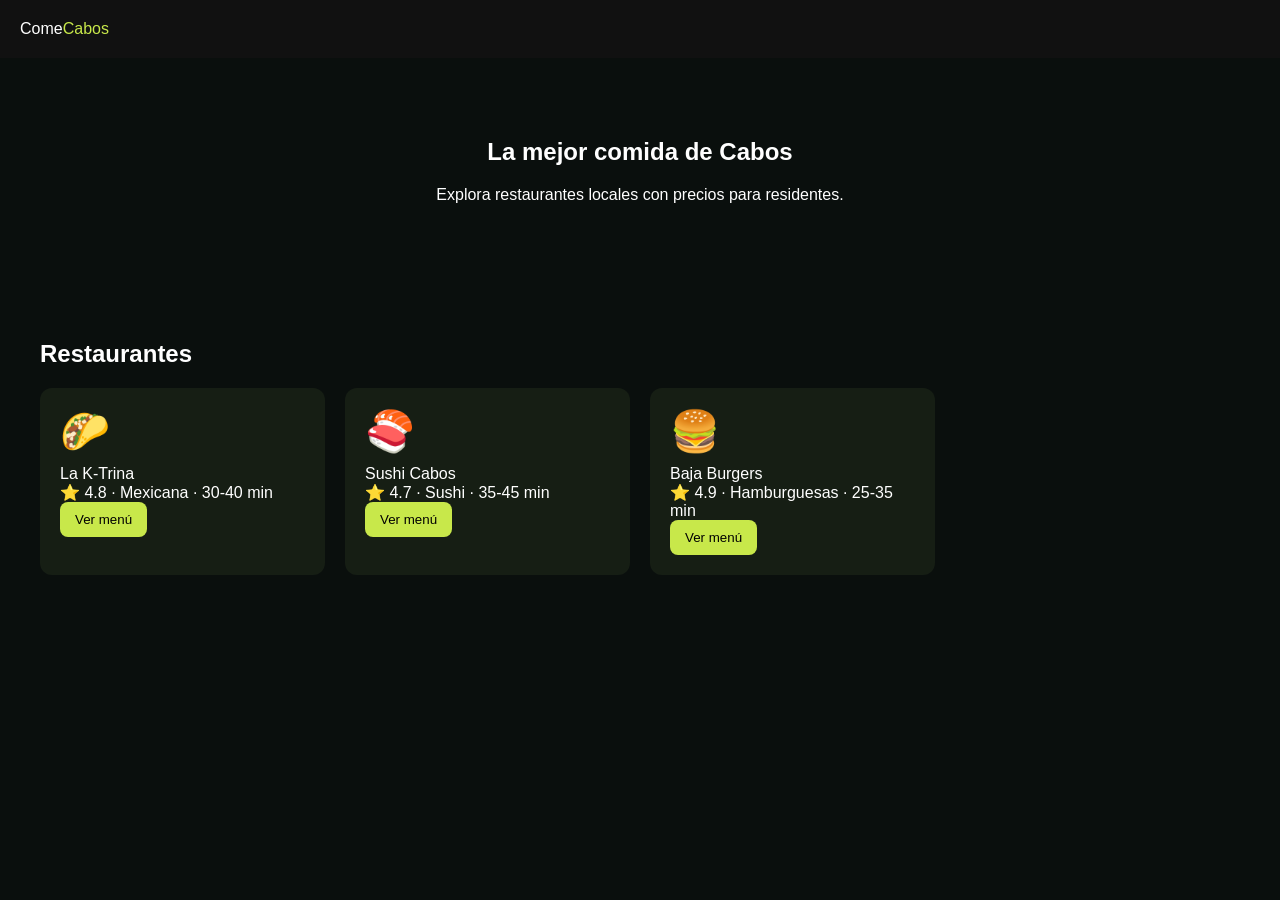
==== comecabos_project/public/index.html @ 579c9016 "estructura inicial comecabos" ====
<!DOCTYPE html>
<html lang="es">
<head>
<meta charset="UTF-8">
<meta name="viewport" content="width=device-width, initial-scale=1.0">
<title>ComeCabos</title>
<link rel="stylesheet" href="css/styles.css">
</head>

<body>

<nav class="navbar">
  <div class="logo">Come<span>Cabos</span></div>
</nav>

<section class="hero">
  <h1>La mejor comida de Cabos</h1>
  <p>Explora restaurantes locales con precios para residentes.</p>
</section>

<section class="restaurants">
<h2>Restaurantes</h2>

<div class="rest-grid">

<div class="rest-card">
<div class="card-thumb">🌮</div>
<div class="card-body">
<div class="card-name">La K‑Trina</div>
<div class="card-info">⭐ 4.8 · Mexicana · 30‑40 min</div>
<button class="view-btn">Ver menú</button>
</div>
</div>

<div class="rest-card">
<div class="card-thumb">🍣</div>
<div class="card-body">
<div class="card-name">Sushi Cabos</div>
<div class="card-info">⭐ 4.7 · Sushi · 35‑45 min</div>
<button class="view-btn">Ver menú</button>
</div>
</div>

<div class="rest-card">
<div class="card-thumb">🍔</div>
<div class="card-body">
<div class="card-name">Baja Burgers</div>
<div class="card-info">⭐ 4.9 · Hamburguesas · 25‑35 min</div>
<button class="view-btn">Ver menú</button>
</div>
</div>

</div>
</section>

<script src="js/app.js"></script>

</body>
</html>
---- comecabos_project/public/css/styles.css ----
body{
font-family: Arial, sans-serif;
background:#0a0f0d;
color:white;
margin:0;
}

.navbar{
display:flex;
justify-content:space-between;
padding:20px;
background:#111;
}

.logo span{
color:#c8e84a;
}

.hero{
padding:60px;
text-align:center;
}

.restaurants{
padding:40px;
}

.rest-grid{
display:grid;
grid-template-columns:repeat(auto-fill,minmax(250px,1fr));
gap:20px;
}

.rest-card{
background:#161e14;
border-radius:12px;
padding:20px;
transition:0.3s;
}

.rest-card:hover{
transform:translateY(-5px);
}

.card-thumb{
font-size:40px;
margin-bottom:10px;
}

.view-btn{
background:#c8e84a;
border:none;
padding:10px 15px;
cursor:pointer;
border-radius:8px;
}
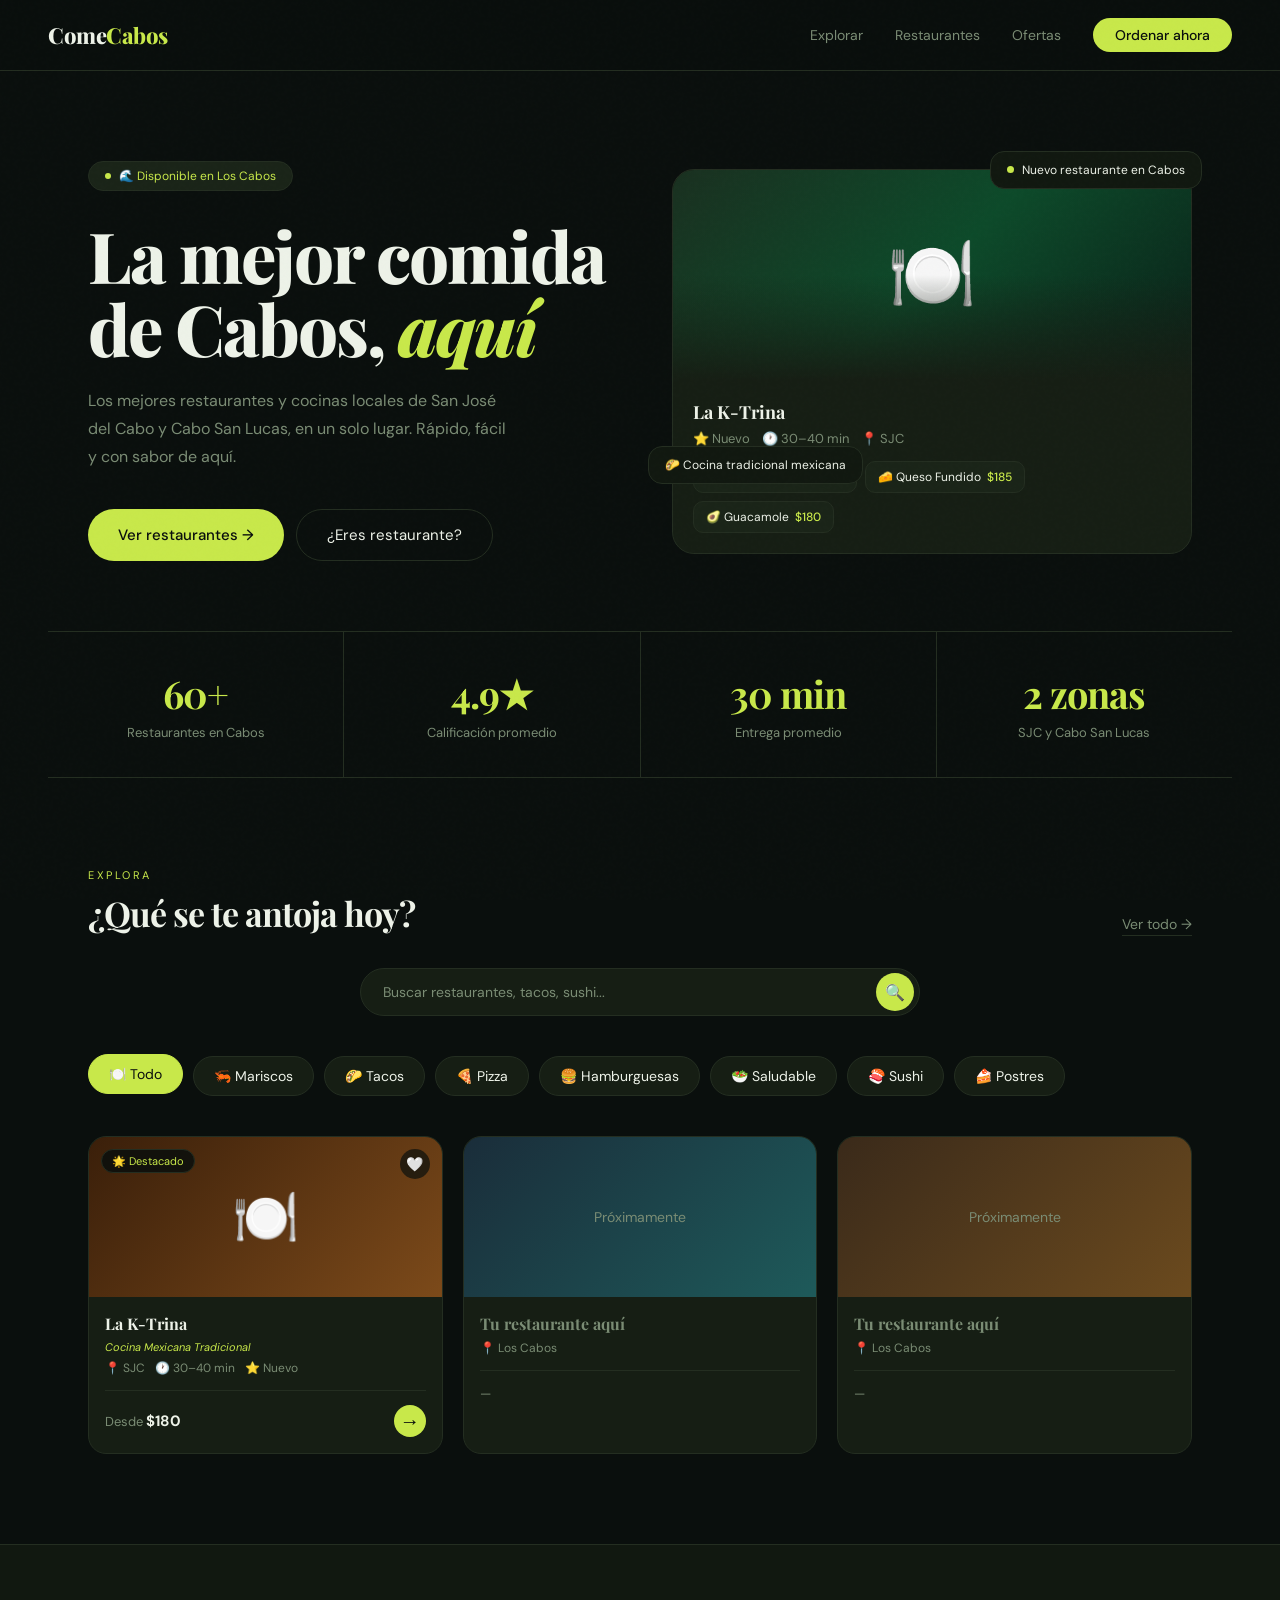
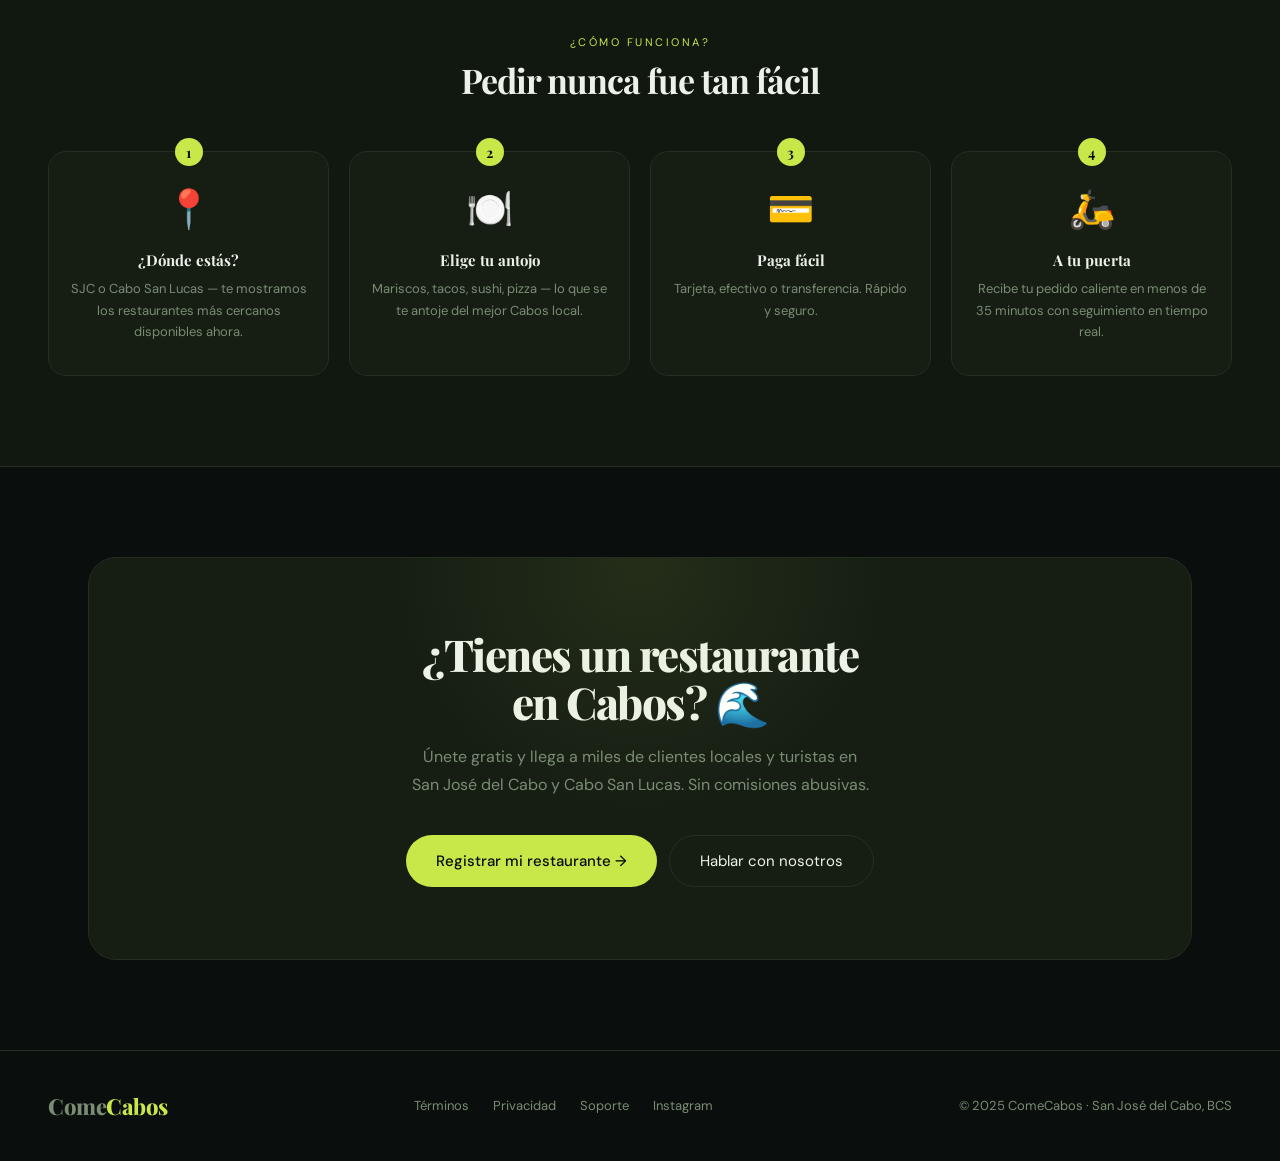
==== commit 02bb0180: "restructuracino de pagina" ====
--- a/comecabos_project/public/index.html
+++ b/comecabos_project/public/index.html
@@ -3,57 +3,756 @@
 <head>
 <meta charset="UTF-8">
 <meta name="viewport" content="width=device-width, initial-scale=1.0">
-<title>ComeCabos</title>
-<link rel="stylesheet" href="css/styles.css">
+<title>ComeCabos — Los mejores restaurantes de Los Cabos</title>
+<link href="https://fonts.googleapis.com/css2?family=Playfair+Display:wght@700;800&family=DM+Sans:wght@300;400;500&display=swap" rel="stylesheet">
+<style>
+  :root {
+    --bg: #0a0f0d;
+    --surface: #111810;
+    --card: #161e14;
+    --border: #242e21;
+    --accent: #c8e84a;
+    --accent2: #e8a832;
+    --text: #edf2e8;
+    --muted: #7a8c74;
+    --tag: #1a2418;
+  }
+
+  * { margin: 0; padding: 0; box-sizing: border-box; }
+
+  body {
+    background: var(--bg);
+    color: var(--text);
+    font-family: 'DM Sans', sans-serif;
+    font-size: 15px;
+    overflow-x: hidden;
+  }
+
+  body::before {
+    content: '';
+    position: fixed;
+    inset: 0;
+    background-image: url("data:image/svg+xml,%3Csvg viewBox='0 0 256 256' xmlns='http://www.w3.org/2000/svg'%3E%3Cfilter id='noise'%3E%3CfeTurbulence type='fractalNoise' baseFrequency='0.9' numOctaves='4' stitchTiles='stitch'/%3E%3C/filter%3E%3Crect width='100%25' height='100%25' filter='url(%23noise)' opacity='0.04'/%3E%3C/svg%3E");
+    pointer-events: none;
+    z-index: 999;
+    opacity: 0.3;
+  }
+
+  /* NAV */
+  nav {
+    display: flex;
+    align-items: center;
+    justify-content: space-between;
+    padding: 20px 48px;
+    border-bottom: 1px solid var(--border);
+    position: sticky;
+    top: 0;
+    background: rgba(10,15,13,0.94);
+    backdrop-filter: blur(14px);
+    z-index: 100;
+  }
+
+  .logo {
+    font-family: 'Playfair Display', serif;
+    font-weight: 800;
+    font-size: 22px;
+    letter-spacing: -0.5px;
+  }
+
+  .logo span { color: var(--accent); }
+
+  nav ul { list-style: none; display: flex; gap: 32px; }
+  nav ul a { color: var(--muted); text-decoration: none; font-size: 14px; transition: color 0.2s; }
+  nav ul a:hover { color: var(--text); }
+
+  .nav-cta {
+    background: var(--accent);
+    color: #0a0f0d !important;
+    padding: 8px 22px;
+    border-radius: 100px;
+    font-weight: 500;
+    font-size: 14px !important;
+  }
+
+  /* HERO */
+  .hero {
+    max-width: 1200px;
+    margin: 0 auto;
+    padding: 90px 48px 70px;
+    display: grid;
+    grid-template-columns: 1fr 1fr;
+    gap: 64px;
+    align-items: center;
+  }
+
+  .hero-eyebrow {
+    display: inline-flex;
+    align-items: center;
+    gap: 8px;
+    background: var(--tag);
+    border: 1px solid var(--border);
+    padding: 6px 16px;
+    border-radius: 100px;
+    font-size: 12px;
+    color: var(--accent);
+    margin-bottom: 28px;
+    animation: fadeUp 0.6s ease both;
+  }
+
+  .hero-eyebrow::before {
+    content: '';
+    width: 6px; height: 6px;
+    background: var(--accent);
+    border-radius: 50%;
+    animation: pulse 1.5s infinite;
+  }
+
+  @keyframes pulse { 0%,100%{opacity:1;transform:scale(1)} 50%{opacity:0.4;transform:scale(1.3)} }
+
+  h1 {
+    font-family: 'Playfair Display', serif;
+    font-size: clamp(44px, 5.5vw, 72px);
+    font-weight: 800;
+    line-height: 1.04;
+    letter-spacing: -2px;
+    margin-bottom: 22px;
+    animation: fadeUp 0.6s 0.1s ease both;
+  }
+
+  h1 em {
+    font-style: italic;
+    color: var(--accent);
+  }
+
+  .hero-desc {
+    color: var(--muted);
+    line-height: 1.75;
+    max-width: 430px;
+    margin-bottom: 38px;
+    animation: fadeUp 0.6s 0.2s ease both;
+    font-size: 16px;
+  }
+
+  .hero-actions {
+    display: flex;
+    gap: 12px;
+    flex-wrap: wrap;
+    animation: fadeUp 0.6s 0.3s ease both;
+  }
+
+  .btn-primary {
+    background: var(--accent);
+    color: #0a0f0d;
+    border: none;
+    padding: 15px 30px;
+    border-radius: 100px;
+    font-family: 'DM Sans', sans-serif;
+    font-weight: 500;
+    font-size: 15px;
+    cursor: pointer;
+    transition: transform 0.2s, box-shadow 0.2s;
+  }
+
+  .btn-primary:hover {
+    transform: translateY(-2px);
+    box-shadow: 0 10px 28px rgba(200,232,74,0.25);
+  }
+
+  .btn-ghost {
+    background: transparent;
+    color: var(--text);
+    border: 1px solid var(--border);
+    padding: 15px 30px;
+    border-radius: 100px;
+    font-family: 'DM Sans', sans-serif;
+    font-size: 15px;
+    cursor: pointer;
+    transition: border-color 0.2s, transform 0.2s;
+  }
+
+  .btn-ghost:hover { border-color: var(--muted); transform: translateY(-2px); }
+
+  /* HERO CARD */
+  .hero-visual { animation: fadeUp 0.6s 0.2s ease both; position: relative; }
+
+  .float-badge {
+    position: absolute;
+    background: var(--surface);
+    border: 1px solid var(--border);
+    border-radius: 14px;
+    padding: 10px 16px;
+    font-size: 12px;
+    display: flex;
+    align-items: center;
+    gap: 8px;
+    white-space: nowrap;
+    animation: float 3s ease-in-out infinite;
+    z-index: 2;
+  }
+
+  @keyframes float { 0%,100%{transform:translateY(0)} 50%{transform:translateY(-7px)} }
+
+  .float-badge.b1 { top: -18px; right: -10px; animation-delay: 0s; }
+  .float-badge.b2 { bottom: 70px; left: -24px; animation-delay: 1.2s; }
+  .float-dot { width: 7px; height: 7px; border-radius: 50%; background: var(--accent); flex-shrink: 0; }
+
+  .hero-card {
+    background: var(--card);
+    border: 1px solid var(--border);
+    border-radius: 22px;
+    overflow: hidden;
+  }
+
+  .hero-img {
+    width: 100%;
+    height: 210px;
+    background: linear-gradient(135deg, #1a3020 0%, #0d4a2a 50%, #0a2018 100%);
+    display: flex;
+    align-items: center;
+    justify-content: center;
+    font-size: 72px;
+    position: relative;
+  }
+
+  .hero-img::after {
+    content: '';
+    position: absolute;
+    inset: 0;
+    background: linear-gradient(to bottom, transparent 50%, var(--card) 100%);
+  }
+
+  .hero-card-body { padding: 20px; }
+
+  .rest-name {
+    font-family: 'Playfair Display', serif;
+    font-weight: 700;
+    font-size: 18px;
+    margin-bottom: 6px;
+  }
+
+  .rest-meta { display: flex; gap: 12px; font-size: 13px; color: var(--muted); margin-bottom: 14px; }
+
+  .mini-items { display: flex; gap: 8px; flex-wrap: wrap; }
+
+  .mini-item {
+    background: var(--tag);
+    border: 1px solid var(--border);
+    border-radius: 10px;
+    padding: 7px 12px;
+    font-size: 12px;
+    display: flex;
+    align-items: center;
+    gap: 6px;
+  }
+
+  .mini-item .price { color: var(--accent); font-weight: 500; }
+
+  /* STATS */
+  .stats {
+    display: flex;
+    border-top: 1px solid var(--border);
+    border-bottom: 1px solid var(--border);
+    margin: 0 48px;
+    animation: fadeUp 0.6s 0.4s ease both;
+  }
+
+  .stat { flex: 1; padding: 36px; border-right: 1px solid var(--border); text-align: center; }
+  .stat:last-child { border-right: none; }
+
+  .stat-num {
+    font-family: 'Playfair Display', serif;
+    font-size: 38px;
+    font-weight: 700;
+    color: var(--accent);
+    letter-spacing: -1px;
+  }
+
+  .stat-label { font-size: 13px; color: var(--muted); margin-top: 5px; }
+
+  /* SECTIONS */
+  .section { max-width: 1200px; margin: 90px auto; padding: 0 48px; }
+
+  .section-header { display: flex; align-items: flex-end; justify-content: space-between; margin-bottom: 32px; }
+
+  .section-label { font-size: 11px; color: var(--accent); letter-spacing: 2.5px; text-transform: uppercase; margin-bottom: 8px; }
+
+  .section-title {
+    font-family: 'Playfair Display', serif;
+    font-size: 34px;
+    font-weight: 700;
+    letter-spacing: -1px;
+  }
+
+  .see-all { color: var(--muted); text-decoration: none; font-size: 14px; border-bottom: 1px solid var(--border); padding-bottom: 2px; }
+  .see-all:hover { color: var(--text); }
+
+  /* SEARCH */
+  .search-wrap { max-width: 560px; margin: 0 auto 40px; position: relative; animation: fadeUp 0.6s 0.35s ease both; }
+
+  .search-input {
+    width: 100%;
+    background: var(--card);
+    border: 1px solid var(--border);
+    border-radius: 100px;
+    padding: 14px 56px 14px 22px;
+    color: var(--text);
+    font-family: 'DM Sans', sans-serif;
+    font-size: 14px;
+    outline: none;
+    transition: border-color 0.2s;
+  }
+
+  .search-input:focus { border-color: var(--accent); }
+  .search-input::placeholder { color: var(--muted); }
+
+  .search-btn {
+    position: absolute;
+    right: 6px; top: 50%;
+    transform: translateY(-50%);
+    background: var(--accent);
+    color: #0a0f0d;
+    border: none;
+    width: 38px; height: 38px;
+    border-radius: 50%;
+    font-size: 16px;
+    cursor: pointer;
+    display: flex;
+    align-items: center;
+    justify-content: center;
+  }
+
+  /* CATS */
+  .cats { display: flex; gap: 10px; flex-wrap: wrap; margin-bottom: 40px; }
+
+  .cat-pill {
+    background: var(--card);
+    border: 1px solid var(--border);
+    padding: 10px 20px;
+    border-radius: 100px;
+    font-size: 14px;
+    cursor: pointer;
+    transition: all 0.2s;
+    display: flex;
+    align-items: center;
+    gap: 8px;
+  }
+
+  .cat-pill:hover, .cat-pill.active {
+    background: var(--accent);
+    color: #0a0f0d;
+    border-color: var(--accent);
+    transform: translateY(-2px);
+  }
+
+  /* GRID */
+  .rest-grid { display: grid; grid-template-columns: repeat(auto-fill, minmax(280px, 1fr)); gap: 20px; }
+
+  .rest-card {
+    background: var(--card);
+    border: 1px solid var(--border);
+    border-radius: 18px;
+    overflow: hidden;
+    cursor: pointer;
+    transition: transform 0.25s, box-shadow 0.25s;
+    animation: fadeUp 0.5s ease both;
+  }
+
+  .rest-card:hover { transform: translateY(-6px); box-shadow: 0 22px 44px rgba(0,0,0,0.5); }
+
+  .card-thumb {
+    width: 100%;
+    height: 160px;
+    display: flex;
+    align-items: center;
+    justify-content: center;
+    font-size: 54px;
+    position: relative;
+    transition: filter 0.3s;
+  }
+
+  .rest-card:hover .card-thumb { filter: brightness(1.15); }
+
+  .card-tag {
+    position: absolute;
+    top: 12px; left: 12px;
+    background: rgba(10,15,13,0.85);
+    border: 1px solid var(--border);
+    padding: 4px 10px;
+    border-radius: 100px;
+    font-size: 11px;
+    color: var(--accent);
+    backdrop-filter: blur(8px);
+  }
+
+  .card-fav {
+    position: absolute;
+    top: 12px; right: 12px;
+    width: 30px; height: 30px;
+    background: rgba(10,15,13,0.7);
+    border-radius: 50%;
+    display: flex;
+    align-items: center;
+    justify-content: center;
+    font-size: 14px;
+    cursor: pointer;
+    transition: transform 0.2s;
+  }
+
+  .card-fav:hover { transform: scale(1.2); }
+
+  .card-body { padding: 16px; }
+
+  .card-name {
+    font-family: 'Playfair Display', serif;
+    font-weight: 700;
+    font-size: 16px;
+    margin-bottom: 6px;
+  }
+
+  .card-info { display: flex; gap: 10px; font-size: 12px; color: var(--muted); margin-bottom: 14px; flex-wrap: wrap; }
+
+  .card-footer { display: flex; align-items: center; justify-content: space-between; padding-top: 14px; border-top: 1px solid var(--border); }
+
+  .card-price { font-size: 13px; color: var(--muted); }
+  .card-price strong { color: var(--text); font-size: 15px; }
+
+  .add-btn {
+    background: var(--accent);
+    color: #0a0f0d;
+    border: none;
+    width: 32px; height: 32px;
+    border-radius: 50%;
+    font-size: 20px;
+    cursor: pointer;
+    display: flex;
+    align-items: center;
+    justify-content: center;
+    transition: transform 0.2s, box-shadow 0.2s;
+    line-height: 1;
+  }
+
+  .add-btn:hover { transform: scale(1.12); box-shadow: 0 4px 16px rgba(200,232,74,0.35); }
+
+  /* HOW */
+  .how {
+    background: var(--surface);
+    border-top: 1px solid var(--border);
+    border-bottom: 1px solid var(--border);
+    padding: 90px 48px;
+  }
+
+  .how-inner { max-width: 1200px; margin: 0 auto; }
+
+  .steps { display: grid; grid-template-columns: repeat(4, 1fr); gap: 20px; margin-top: 48px; }
+
+  .step {
+    text-align: center;
+    padding: 32px 20px;
+    border: 1px solid var(--border);
+    border-radius: 18px;
+    background: var(--card);
+    position: relative;
+    transition: transform 0.2s;
+  }
+
+  .step:hover { transform: translateY(-4px); }
+
+  .step-num {
+    position: absolute;
+    top: -14px; left: 50%;
+    transform: translateX(-50%);
+    background: var(--accent);
+    color: #0a0f0d;
+    width: 28px; height: 28px;
+    border-radius: 50%;
+    display: flex;
+    align-items: center;
+    justify-content: center;
+    font-family: 'Playfair Display', serif;
+    font-weight: 700;
+    font-size: 14px;
+  }
+
+  .step-icon { font-size: 38px; margin-bottom: 16px; }
+  .step-title { font-family: 'Playfair Display', serif; font-weight: 700; font-size: 15px; margin-bottom: 8px; }
+  .step-desc { font-size: 13px; color: var(--muted); line-height: 1.65; }
+
+  /* CTA */
+  .cta-section { max-width: 1200px; margin: 90px auto; padding: 0 48px; }
+
+  .cta-box {
+    background: var(--card);
+    border: 1px solid var(--border);
+    border-radius: 28px;
+    padding: 72px;
+    text-align: center;
+    position: relative;
+    overflow: hidden;
+  }
+
+  .cta-box::before {
+    content: '';
+    position: absolute;
+    top: -60%; left: 50%;
+    transform: translateX(-50%);
+    width: 500px; height: 500px;
+    background: radial-gradient(circle, rgba(200,232,74,0.08) 0%, transparent 70%);
+    pointer-events: none;
+  }
+
+  .cta-title {
+    font-family: 'Playfair Display', serif;
+    font-size: 44px;
+    font-weight: 800;
+    letter-spacing: -1.5px;
+    margin-bottom: 16px;
+    line-height: 1.1;
+  }
+
+  .cta-desc { color: var(--muted); margin-bottom: 36px; max-width: 460px; margin-left: auto; margin-right: auto; line-height: 1.75; font-size: 16px; }
+
+  .cta-btns { display: flex; gap: 12px; justify-content: center; flex-wrap: wrap; }
+
+  /* FOOTER */
+  footer {
+    border-top: 1px solid var(--border);
+    padding: 40px 48px;
+    display: flex;
+    align-items: center;
+    justify-content: space-between;
+    color: var(--muted);
+    font-size: 13px;
+    flex-wrap: wrap;
+    gap: 16px;
+  }
+
+  .footer-links { display: flex; gap: 24px; }
+  .footer-links a { color: var(--muted); text-decoration: none; transition: color 0.2s; }
+  .footer-links a:hover { color: var(--text); }
+
+  /* GRADIENTS */
+  .g1 { background: linear-gradient(135deg, #1a3a1a, #2d6b2a); }
+  .g2 { background: linear-gradient(135deg, #1a2d3a, #1e5a5a); }
+  .g3 { background: linear-gradient(135deg, #3a2a1a, #6b4a1e); }
+  .g4 { background: linear-gradient(135deg, #3a1a1a, #6b2a1e); }
+  .g5 { background: linear-gradient(135deg, #1a3a2d, #1e6b4a); }
+  .g6 { background: linear-gradient(135deg, #2a1a3a, #4a1e6b); }
+
+  @keyframes fadeUp { from{opacity:0;transform:translateY(20px)} to{opacity:1;transform:translateY(0)} }
+
+  @media (max-width: 768px) {
+    .hero { grid-template-columns: 1fr; gap: 40px; padding: 48px 20px; }
+    .hero-visual { display: none; }
+    nav { padding: 16px 20px; }
+    nav ul { display: none; }
+    .stats { margin: 0 20px; }
+    .stat { padding: 22px 12px; }
+    .stat-num { font-size: 30px; }
+    .section { padding: 0 20px; margin: 60px auto; }
+    .steps { grid-template-columns: 1fr 1fr; }
+    .how { padding: 60px 20px; }
+    .cta-box { padding: 40px 24px; }
+    .cta-title { font-size: 32px; }
+    footer { flex-direction: column; text-align: center; padding: 32px 20px; }
+  }
+</style>
 </head>
-
 <body>
 
-<nav class="navbar">
+<nav>
   <div class="logo">Come<span>Cabos</span></div>
+  <ul>
+    <li><a href="#">Explorar</a></li>
+    <li><a href="#">Restaurantes</a></li>
+    <li><a href="#">Ofertas</a></li>
+    <li><a href="#" class="nav-cta">Ordenar ahora</a></li>
+  </ul>
 </nav>
 
-<section class="hero">
-  <h1>La mejor comida de Cabos</h1>
-  <p>Explora restaurantes locales con precios para residentes.</p>
-</section>
-
-<section class="restaurants">
-<h2>Restaurantes</h2>
-
-<div class="rest-grid">
-
-<div class="rest-card">
-<div class="card-thumb">🌮</div>
-<div class="card-body">
-<div class="card-name">La K‑Trina</div>
-<div class="card-info">⭐ 4.8 · Mexicana · 30‑40 min</div>
-<button class="view-btn">Ver menú</button>
+<div class="hero">
+  <div>
+    <div class="hero-eyebrow">🌊 Disponible en Los Cabos</div>
+    <h1>La mejor comida<br>de Cabos, <em>aquí</em></h1>
+    <p class="hero-desc">Los mejores restaurantes y cocinas locales de San José del Cabo y Cabo San Lucas, en un solo lugar. Rápido, fácil y con sabor de aquí.</p>
+    <div class="hero-actions">
+      <button class="btn-primary">Ver restaurantes →</button>
+      <button class="btn-ghost">¿Eres restaurante?</button>
+    </div>
+  </div>
+  <div class="hero-visual">
+    <div class="float-badge b1">
+      <div class="float-dot"></div>
+      <span>Nuevo restaurante en Cabos</span>
+    </div>
+    <div class="float-badge b2">
+      🌮 Cocina tradicional mexicana
+    </div>
+    <div class="hero-card">
+      <div class="hero-img">🍽️</div>
+      <div class="hero-card-body">
+        <div class="rest-name">La K-Trina</div>
+        <div class="rest-meta">
+          <span>⭐ Nuevo</span>
+          <span>🕐 30–40 min</span>
+          <span>📍 SJC</span>
+        </div>
+        <div class="mini-items">
+          <div class="mini-item">🥣 Sopa de Tortilla <span class="price">$185</span></div>
+          <div class="mini-item">🧀 Queso Fundido <span class="price">$185</span></div>
+          <div class="mini-item">🥑 Guacamole <span class="price">$180</span></div>
+        </div>
+      </div>
+    </div>
+  </div>
 </div>
+
+<div class="stats">
+  <div class="stat">
+    <div class="stat-num">60+</div>
+    <div class="stat-label">Restaurantes en Cabos</div>
+  </div>
+  <div class="stat">
+    <div class="stat-num">4.9★</div>
+    <div class="stat-label">Calificación promedio</div>
+  </div>
+  <div class="stat">
+    <div class="stat-num">30 min</div>
+    <div class="stat-label">Entrega promedio</div>
+  </div>
+  <div class="stat">
+    <div class="stat-num">2 zonas</div>
+    <div class="stat-label">SJC y Cabo San Lucas</div>
+  </div>
 </div>
 
-<div class="rest-card">
-<div class="card-thumb">🍣</div>
-<div class="card-body">
-<div class="card-name">Sushi Cabos</div>
-<div class="card-info">⭐ 4.7 · Sushi · 35‑45 min</div>
-<button class="view-btn">Ver menú</button>
+<div class="section" style="margin-top:90px;">
+  <div class="section-header">
+    <div>
+      <div class="section-label">Explora</div>
+      <div class="section-title">¿Qué se te antoja hoy?</div>
+    </div>
+    <a href="#" class="see-all">Ver todo →</a>
+  </div>
+
+  <div class="search-wrap">
+    <input class="search-input" placeholder="Buscar restaurantes, tacos, sushi..."/>
+    <button class="search-btn">🔍</button>
+  </div>
+
+  <div class="cats">
+    <div class="cat-pill active">🍽️ Todo</div>
+    <div class="cat-pill">🦐 Mariscos</div>
+    <div class="cat-pill">🌮 Tacos</div>
+    <div class="cat-pill">🍕 Pizza</div>
+    <div class="cat-pill">🍔 Hamburguesas</div>
+    <div class="cat-pill">🥗 Saludable</div>
+    <div class="cat-pill">🍣 Sushi</div>
+    <div class="cat-pill">🍰 Postres</div>
+  </div>
+
+  <div class="rest-grid">
+
+    <div class="rest-card" style="animation-delay:0.05s;" onclick="window.location.href='ktrina.html'">
+      <div class="card-thumb" style="background:linear-gradient(135deg,#3a1f0a,#7c4a1a);">🍽️
+        <span class="card-tag">🌟 Destacado</span>
+        <span class="card-fav" onclick="event.stopPropagation();this.textContent=this.textContent==='🤍'?'❤️':'🤍'">🤍</span>
+      </div>
+      <div class="card-body">
+        <div class="card-name">La K-Trina</div>
+        <div style="font-size:11px;color:var(--accent);font-style:italic;margin-bottom:6px;">Cocina Mexicana Tradicional</div>
+        <div class="card-info"><span>📍 SJC</span><span>🕐 30–40 min</span><span>⭐ Nuevo</span></div>
+        <div class="card-footer">
+          <div class="card-price">Desde <strong>$180</strong></div>
+          <button class="add-btn" onclick="event.stopPropagation();window.location.href='ktrina.html'">→</button>
+        </div>
+      </div>
+    </div>
+
+    <div class="rest-card" style="animation-delay:0.1s;opacity:0.45;pointer-events:none;">
+      <div class="card-thumb g2" style="display:flex;align-items:center;justify-content:center;font-size:14px;color:var(--muted);">Próximamente</div>
+      <div class="card-body">
+        <div class="card-name" style="color:var(--muted);">Tu restaurante aquí</div>
+        <div class="card-info"><span>📍 Los Cabos</span></div>
+        <div class="card-footer"><div class="card-price" style="color:var(--muted);">—</div></div>
+      </div>
+    </div>
+
+    <div class="rest-card" style="animation-delay:0.15s;opacity:0.45;pointer-events:none;">
+      <div class="card-thumb g3" style="display:flex;align-items:center;justify-content:center;font-size:14px;color:var(--muted);">Próximamente</div>
+      <div class="card-body">
+        <div class="card-name" style="color:var(--muted);">Tu restaurante aquí</div>
+        <div class="card-info"><span>📍 Los Cabos</span></div>
+        <div class="card-footer"><div class="card-price" style="color:var(--muted);">—</div></div>
+      </div>
+    </div>
+
+  </div>
 </div>
+
+<div class="how">
+  <div class="how-inner">
+    <div style="text-align:center;margin-bottom:8px;">
+      <div class="section-label" style="display:block;">¿Cómo funciona?</div>
+    </div>
+    <div class="section-title" style="text-align:center;font-family:'Playfair Display',serif;font-size:34px;font-weight:700;letter-spacing:-1px;">Pedir nunca fue tan fácil</div>
+    <div class="steps">
+      <div class="step">
+        <div class="step-num">1</div>
+        <div class="step-icon">📍</div>
+        <div class="step-title">¿Dónde estás?</div>
+        <div class="step-desc">SJC o Cabo San Lucas — te mostramos los restaurantes más cercanos disponibles ahora.</div>
+      </div>
+      <div class="step">
+        <div class="step-num">2</div>
+        <div class="step-icon">🍽️</div>
+        <div class="step-title">Elige tu antojo</div>
+        <div class="step-desc">Mariscos, tacos, sushi, pizza — lo que se te antoje del mejor Cabos local.</div>
+      </div>
+      <div class="step">
+        <div class="step-num">3</div>
+        <div class="step-icon">💳</div>
+        <div class="step-title">Paga fácil</div>
+        <div class="step-desc">Tarjeta, efectivo o transferencia. Rápido y seguro.</div>
+      </div>
+      <div class="step">
+        <div class="step-num">4</div>
+        <div class="step-icon">🛵</div>
+        <div class="step-title">A tu puerta</div>
+        <div class="step-desc">Recibe tu pedido caliente en menos de 35 minutos con seguimiento en tiempo real.</div>
+      </div>
+    </div>
+  </div>
 </div>
 
-<div class="rest-card">
-<div class="card-thumb">🍔</div>
-<div class="card-body">
-<div class="card-name">Baja Burgers</div>
-<div class="card-info">⭐ 4.9 · Hamburguesas · 25‑35 min</div>
-<button class="view-btn">Ver menú</button>
+<div class="cta-section">
+  <div class="cta-box">
+    <div class="cta-title">¿Tienes un restaurante<br>en Cabos? 🌊</div>
+    <p class="cta-desc">Únete gratis y llega a miles de clientes locales y turistas en San José del Cabo y Cabo San Lucas. Sin comisiones abusivas.</p>
+    <div class="cta-btns">
+      <button class="btn-primary">Registrar mi restaurante →</button>
+      <button class="btn-ghost">Hablar con nosotros</button>
+    </div>
+  </div>
 </div>
-</div>
-
-</div>
-</section>
-
-<script src="js/app.js"></script>
-
+
+<footer>
+  <div class="logo">Come<span style="color:var(--accent)">Cabos</span></div>
+  <div class="footer-links">
+    <a href="#">Términos</a>
+    <a href="#">Privacidad</a>
+    <a href="#">Soporte</a>
+    <a href="#">Instagram</a>
+  </div>
+  <span>© 2025 ComeCabos · San José del Cabo, BCS</span>
+</footer>
+
+<script>
+  document.querySelectorAll('.cat-pill').forEach(pill => {
+    pill.addEventListener('click', () => {
+      document.querySelectorAll('.cat-pill').forEach(p => p.classList.remove('active'));
+      pill.classList.add('active');
+    });
+  });
+</script>
 </body>
 </html>
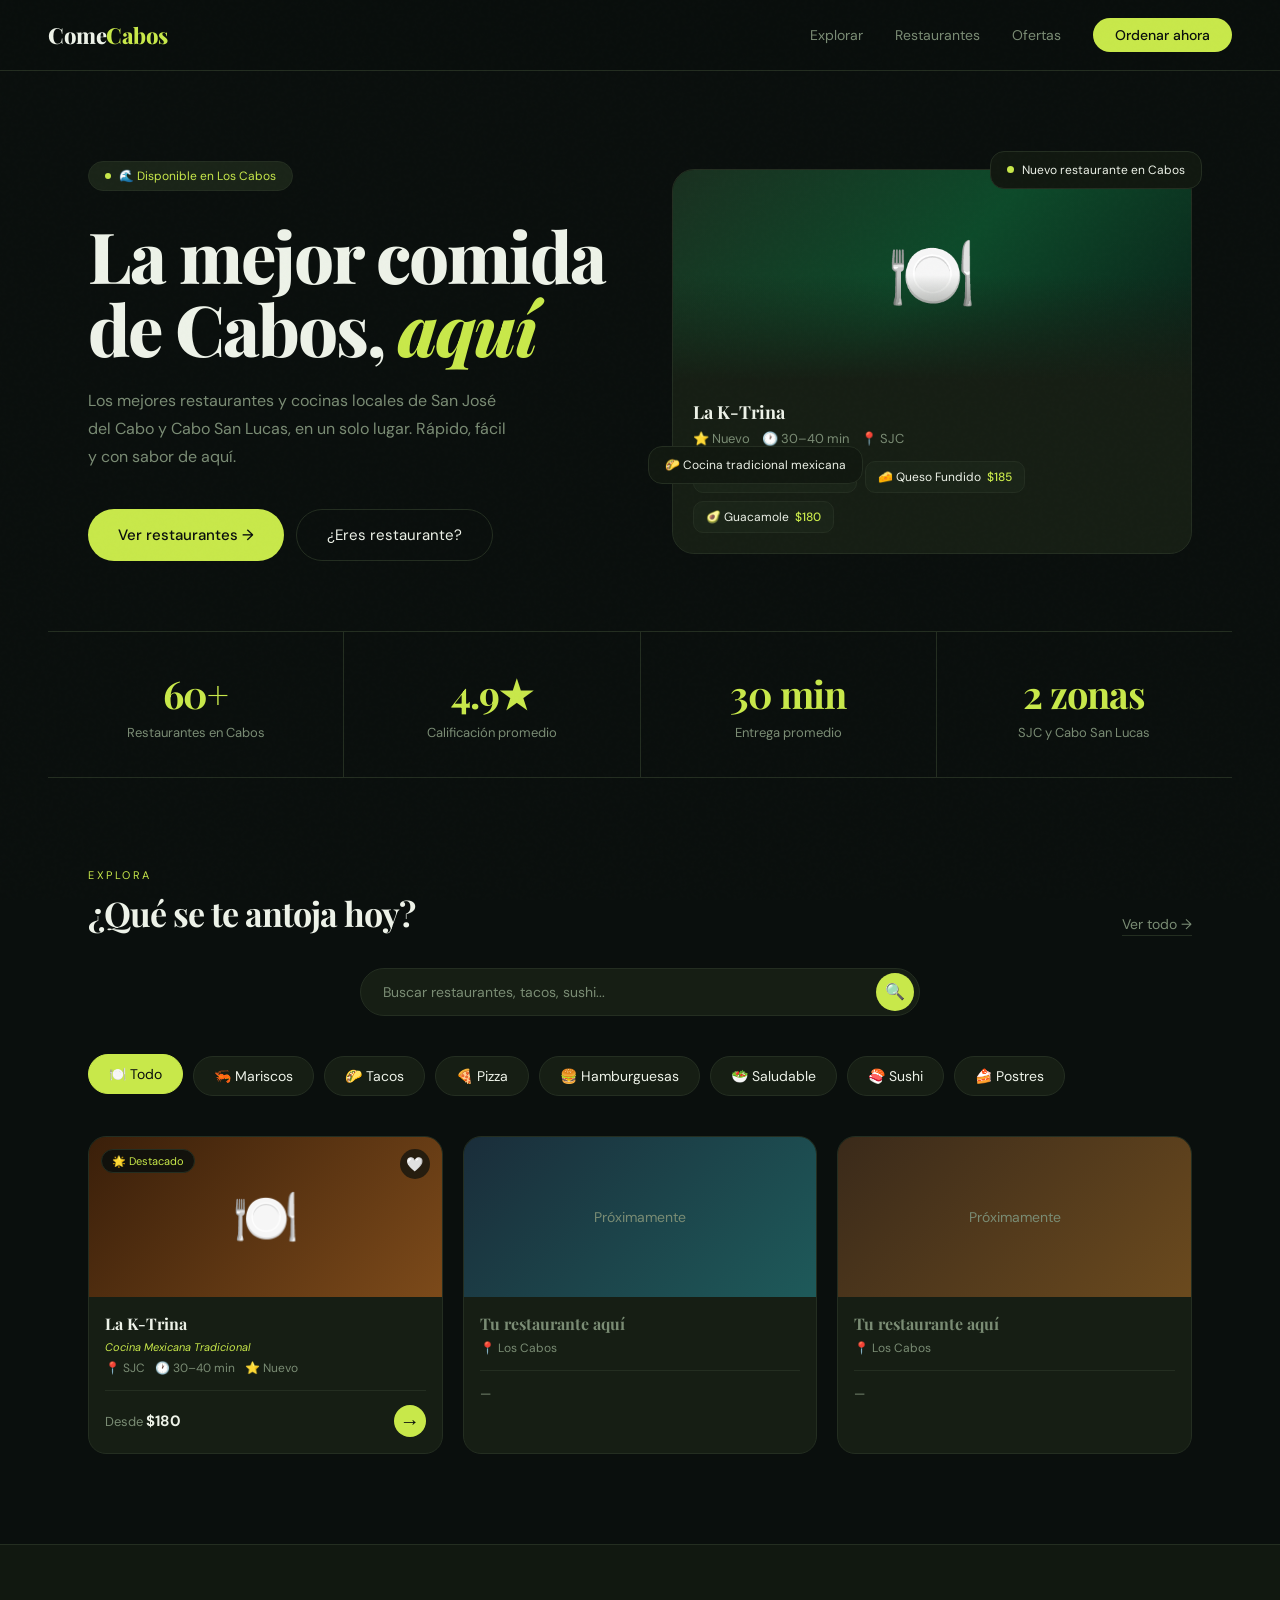
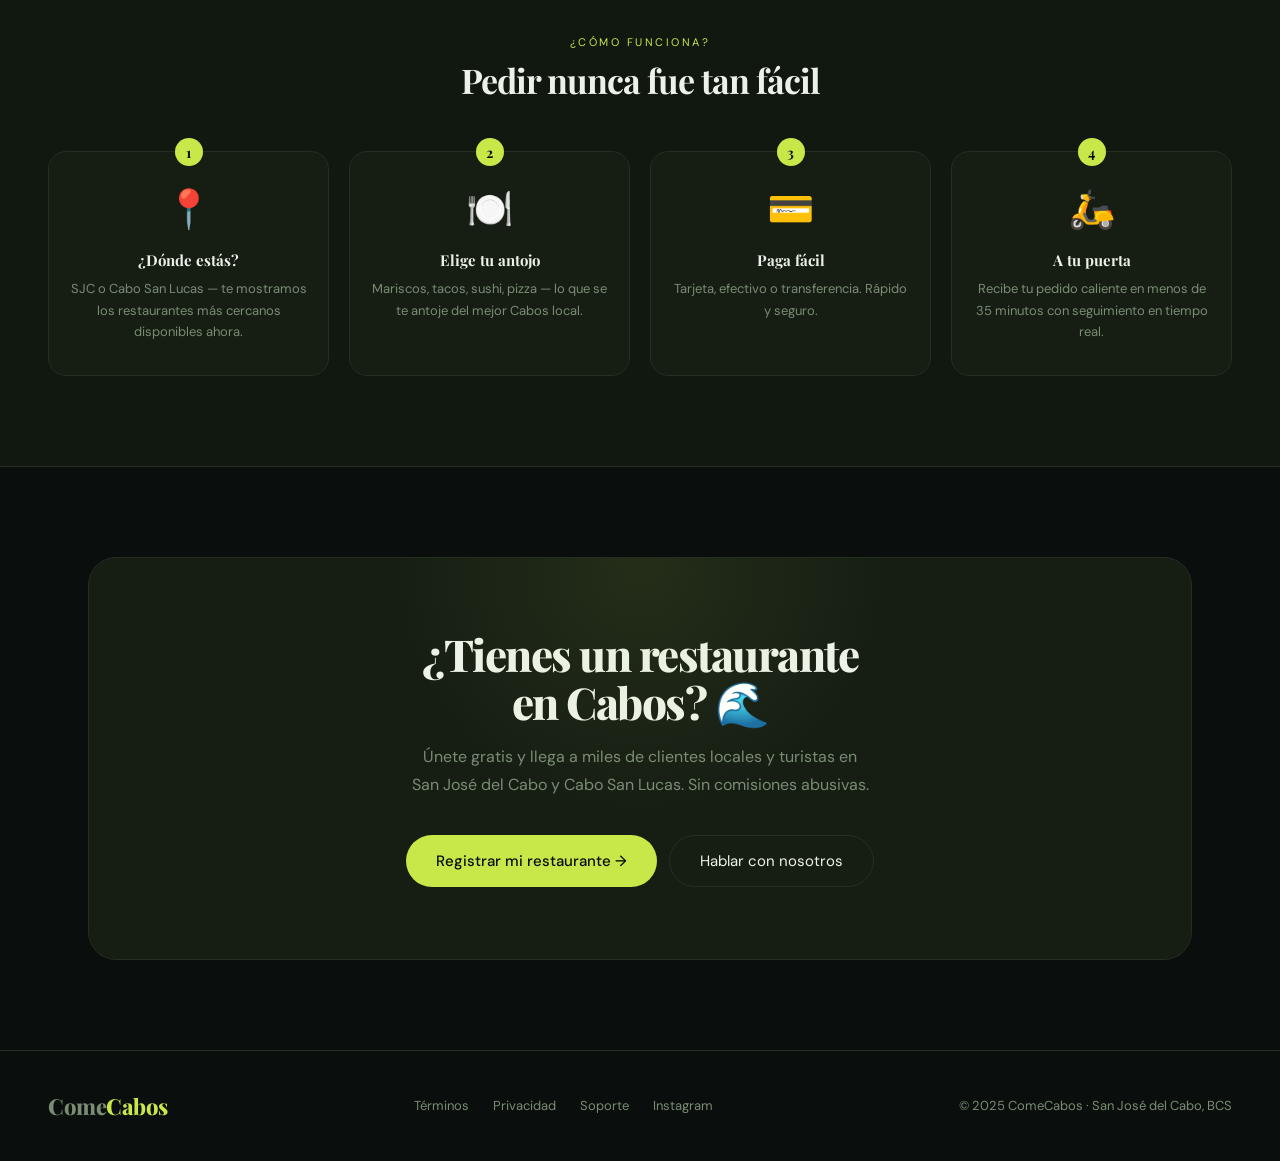
==== commit 194d8262: "moviendo ktrinahtml" ====
--- a/comecabos_project/public/index.html
+++ b/comecabos_project/public/index.html
@@ -663,7 +663,7 @@
         <div class="card-info"><span>📍 SJC</span><span>🕐 30–40 min</span><span>⭐ Nuevo</span></div>
         <div class="card-footer">
           <div class="card-price">Desde <strong>$180</strong></div>
-          <button class="add-btn" onclick="event.stopPropagation();window.location.href='ktrina.html'">→</button>
+          <button class="add-btn" onclick="event.stopPropagation();window.location.href='pages/ktrina.html'">→</button>
         </div>
       </div>
     </div>
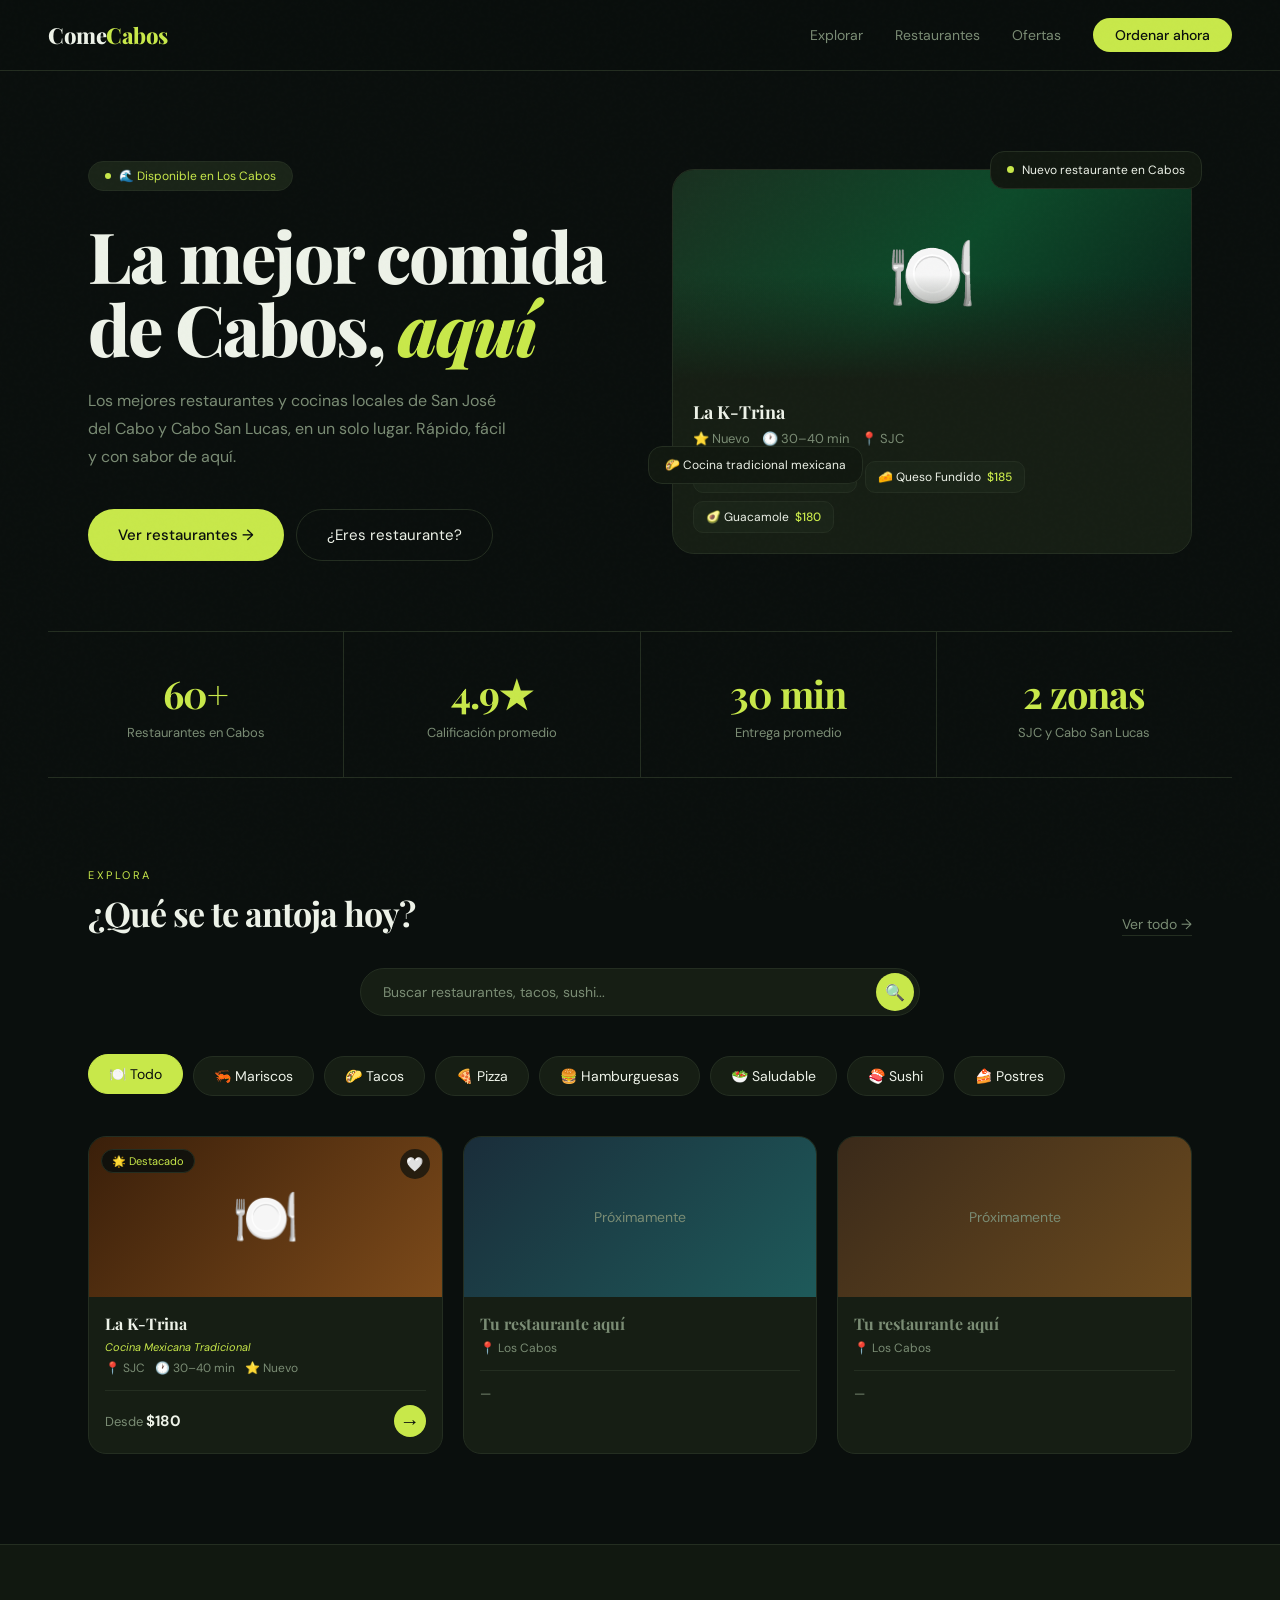
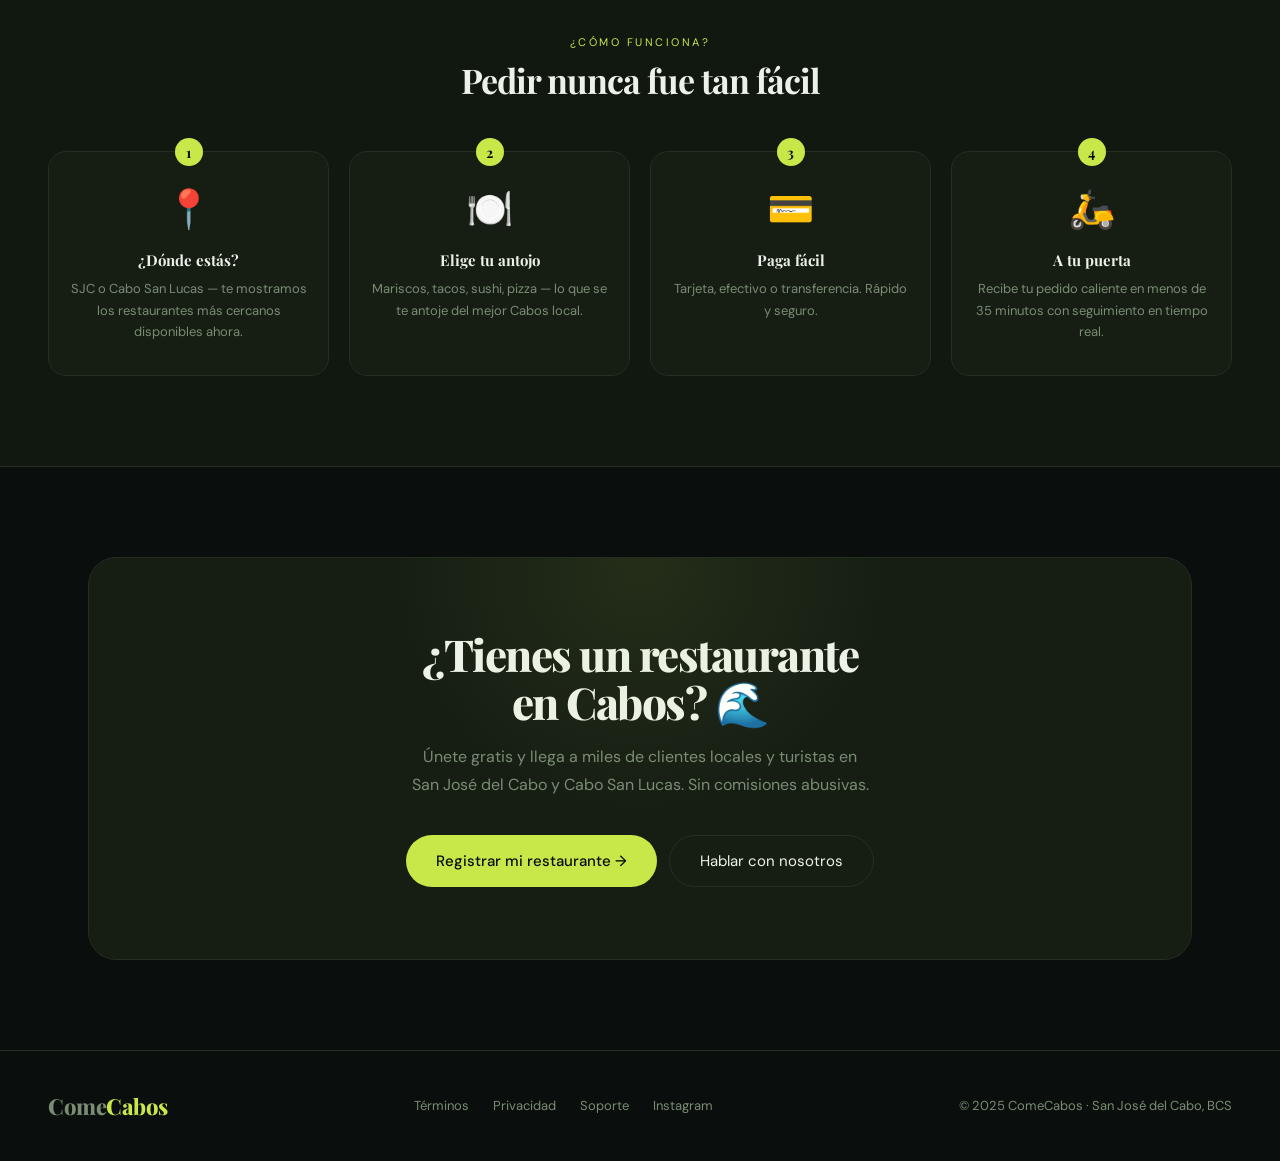
==== commit d0a0e1e4: "ultimo001" ====
--- a/comecabos_project/public/index.html
+++ b/comecabos_project/public/index.html
@@ -652,7 +652,7 @@
 
   <div class="rest-grid">
 
-    <div class="rest-card" style="animation-delay:0.05s;" onclick="window.location.href='ktrina.html'">
+    <div class="rest-card" style="animation-delay:0.05s;" onclick="window.location.href='pages/ktrina.html'">
       <div class="card-thumb" style="background:linear-gradient(135deg,#3a1f0a,#7c4a1a);">🍽️
         <span class="card-tag">🌟 Destacado</span>
         <span class="card-fav" onclick="event.stopPropagation();this.textContent=this.textContent==='🤍'?'❤️':'🤍'">🤍</span>
@@ -755,4 +755,4 @@
   });
 </script>
 </body>
-</html>
+</html>
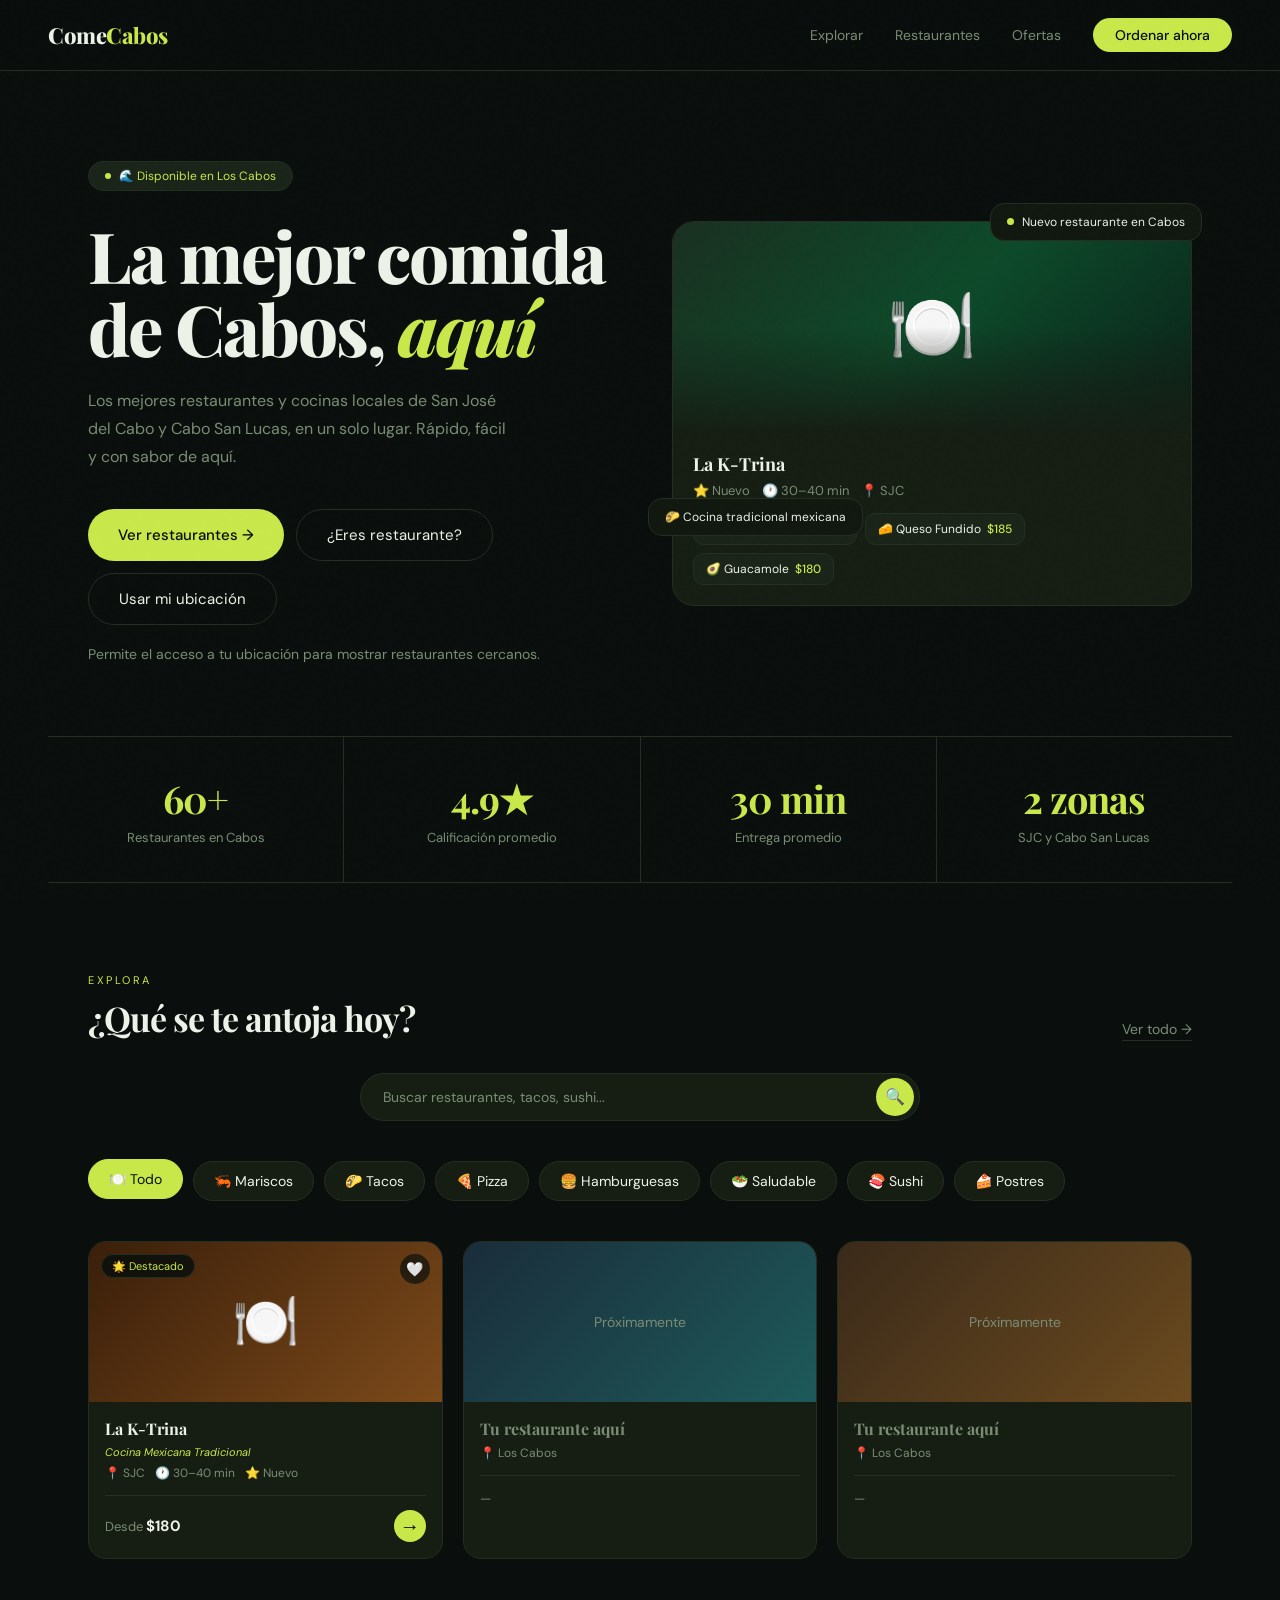
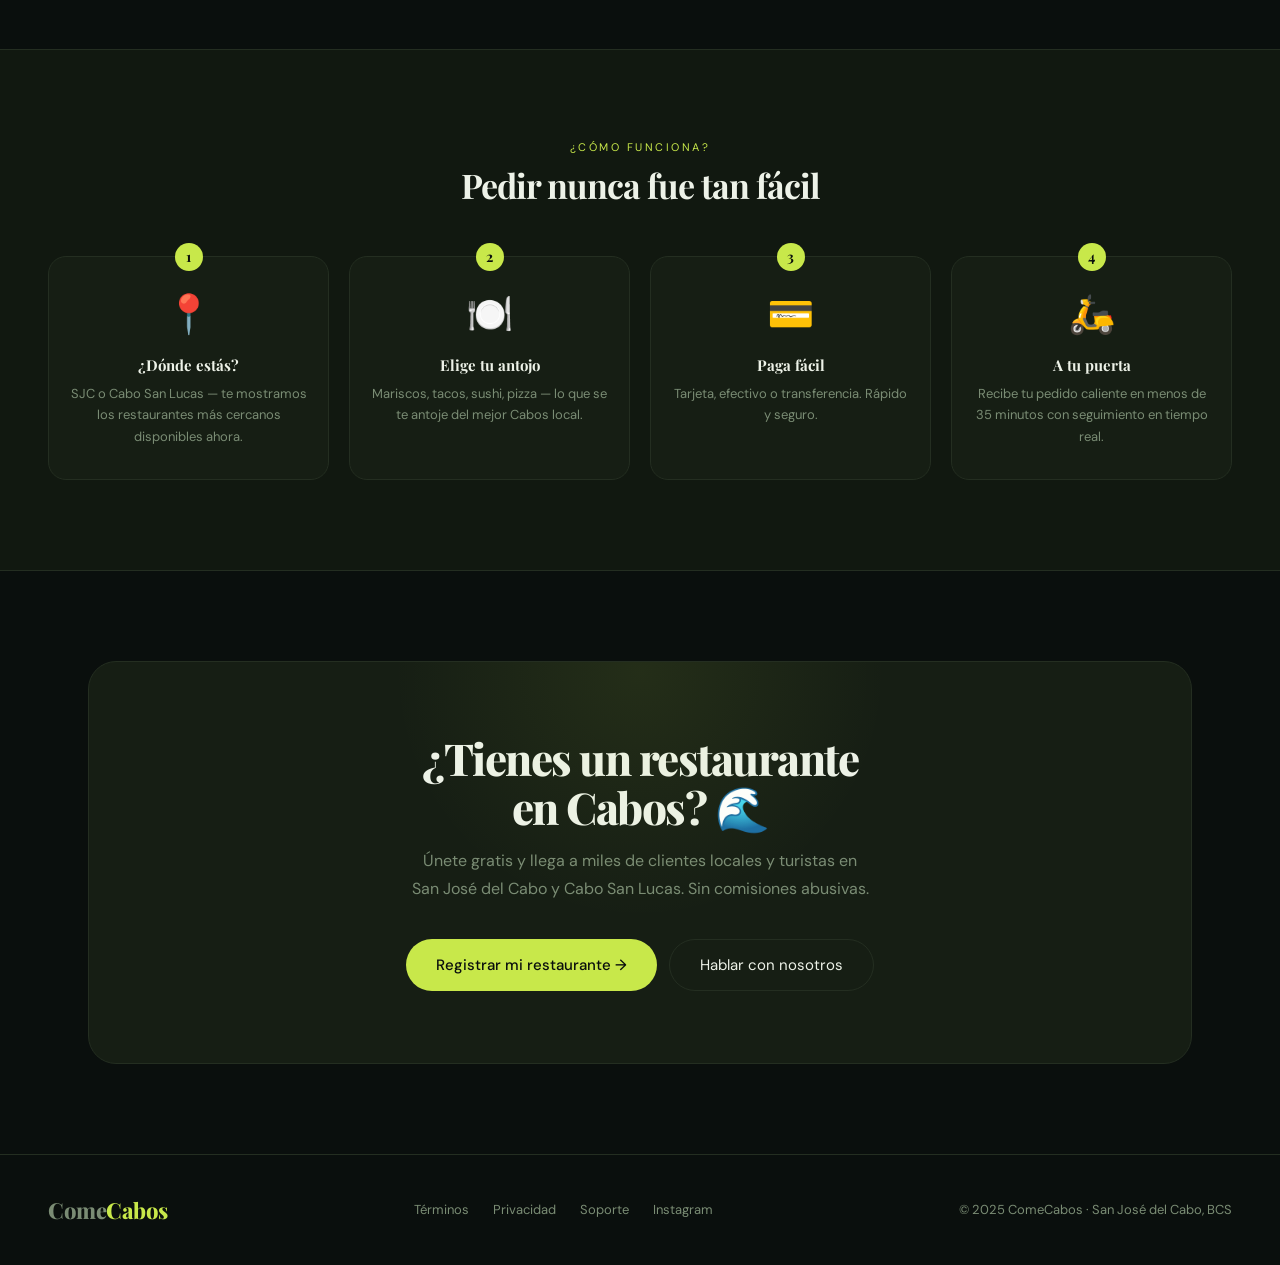
==== commit 1e978dbb: "ya recibe whats prueva1" ====
--- a/comecabos_project/public/index.html
+++ b/comecabos_project/public/index.html
@@ -172,6 +172,14 @@
 
   .btn-ghost:hover { border-color: var(--muted); transform: translateY(-2px); }
 
+  .location-message {
+    margin-top: 18px;
+    color: var(--muted);
+    font-size: 14px;
+    max-width: 560px;
+    line-height: 1.6;
+  }
+
   /* HERO CARD */
   .hero-visual { animation: fadeUp 0.6s 0.2s ease both; position: relative; }
 
@@ -577,7 +585,9 @@
     <div class="hero-actions">
       <button class="btn-primary">Ver restaurantes →</button>
       <button class="btn-ghost">¿Eres restaurante?</button>
-    </div>
+      <button id="location-btn" class="btn-ghost">Usar mi ubicación</button>
+    </div>
+    <p id="location-message" class="location-message">Permite el acceso a tu ubicación para mostrar restaurantes cercanos.</p>
   </div>
   <div class="hero-visual">
     <div class="float-badge b1">
